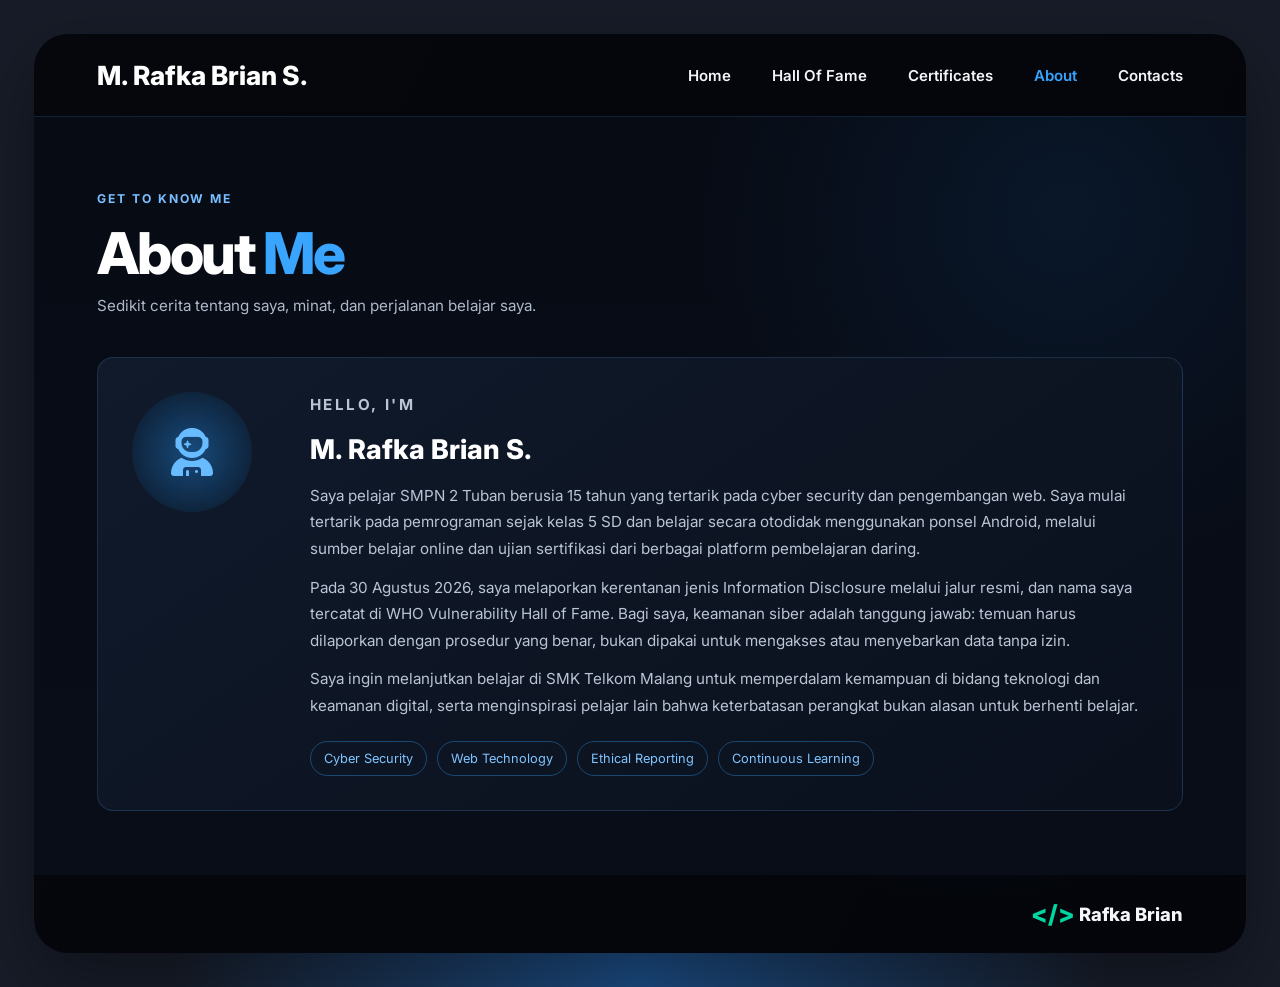
==== about.html @ c352443c "Add files via upload" ====
<!DOCTYPE html>
<html lang="id">
<head>
  <meta charset="UTF-8">
  <meta name="viewport" content="width=device-width, initial-scale=1.0">
  <meta name="theme-color" content="#080b14">
  <title>About | M. Rafka Brian S.</title>
  <link rel="preconnect" href="https://fonts.googleapis.com">
  <link rel="preconnect" href="https://fonts.gstatic.com" crossorigin>
  <link href="https://fonts.googleapis.com/css2?family=Inter:wght@400;500;600;700;800&display=swap" rel="stylesheet">
  <link rel="stylesheet" href="https://cdnjs.cloudflare.com/ajax/libs/font-awesome/6.5.2/css/all.min.css">
  <link rel="stylesheet" href="styles.css">
</head>
<body>
  <main class="page-card ">
    <header class="site-header">
  <a class="logo" href="index.html">M. Rafka Brian S.</a>
  <nav aria-label="Navigasi utama">
    <a class="nav-item " href="index.html">Home</a>
    <a class="nav-item" href="hall-of-fame.html">Hall Of Fame</a>
    <a class="nav-item " href="certificates.html">Certificates</a>
    <a class="nav-item active" href="about.html">About</a>
    <a class="nav-item " href="contacts.html">Contacts</a>
  </nav>
</header>
    <section class="content-page about-layout">
  <div class="page-heading">
    <p class="eyebrow">GET TO KNOW ME</p>
    <h1>About <span>Me</span></h1>
    <p class="section-description">Sedikit cerita tentang saya, minat, dan perjalanan belajar saya.</p>
  </div>
  <div class="about-card">
    <div class="about-mark"><i class="fa-solid fa-user-astronaut"></i></div>
    <div><p class="eyebrow">HELLO, I'M</p><h2>M. Rafka Brian S.</h2>
    <p>Saya pelajar SMPN 2 Tuban berusia 15 tahun yang tertarik pada cyber security dan pengembangan web. Saya mulai tertarik pada pemrograman sejak kelas 5 SD dan belajar secara otodidak menggunakan ponsel Android, melalui sumber belajar online dan ujian sertifikasi dari berbagai platform pembelajaran daring.</p>
    <p>Pada 30 Agustus 2026, saya melaporkan kerentanan jenis Information Disclosure melalui jalur resmi, dan nama saya tercatat di WHO Vulnerability Hall of Fame. Bagi saya, keamanan siber adalah tanggung jawab: temuan harus dilaporkan dengan prosedur yang benar, bukan dipakai untuk mengakses atau menyebarkan data tanpa izin.</p>
    <p>Saya ingin melanjutkan belajar di SMK Telkom Malang untuk memperdalam kemampuan di bidang teknologi dan keamanan digital, serta menginspirasi pelajar lain bahwa keterbatasan perangkat bukan alasan untuk berhenti belajar.</p>
    <div class="tag-list"><span>Cyber Security</span><span>Web Technology</span><span>Ethical Reporting</span><span>Continuous Learning</span></div></div>
  </div>
</section>
    <footer class="site-footer"><span class="codegen"><span>&lt;/&gt;</span> Rafka Brian</span></footer>
  </main>
</body>
</html>
---- styles.css ----
* {
  box-sizing: border-box;
  margin: 0;
  padding: 0;
}

html {
  scroll-behavior: smooth;
}

body {
  min-height: 100vh;
  padding: 34px;
  display: grid;
  place-items: center;
  color: #f7f9ff;
  background:
    radial-gradient(ellipse at 50% 100%, rgba(31, 115, 206, .55), transparent 52%),
    #171c28;
  font-family: "Inter", Arial, sans-serif;
}

.page-card {
  position: relative;
  isolation: isolate;
  width: min(100%, 1350px);
  min-height: min(820px, calc(100vh - 68px));
  overflow: hidden;
  border-radius: 34px;
  background:
    radial-gradient(circle at 78% 55%, rgba(0, 83, 173, .16), transparent 34%),
    linear-gradient(115deg, #05070d 0%, #03050a 100%);
  box-shadow: 0 24px 70px rgba(0, 0, 0, .35);
}

.site-header {
  position: relative;
  z-index: 3;
  min-height: 82px;
  padding: 0 5.2%;
  display: flex;
  align-items: center;
  justify-content: space-between;
  gap: 24px;
}

.logo {
  color: #fff;
  font-size: 1.65rem;
  font-weight: 800;
  text-decoration: none;
  white-space: nowrap;
}

.site-header nav {
  display: flex;
  align-items: center;
  gap: clamp(18px, 3.2vw, 48px);
}

.nav-item {
  color: #f4f5f8;
  font-size: .94rem;
  font-weight: 600;
  text-decoration: none;
  transition: color .2s ease;
}

.nav-item:hover,
.nav-item.active {
  color: #36a5ff;
}

.hero {
  position: relative;
  min-height: 690px;
  padding: 90px 5.2% 44px;
  display: grid;
  grid-template-columns: minmax(0, 1.05fr) minmax(320px, .95fr);
  align-items: center;
}

.hero-copy {
  position: relative;
  z-index: 2;
  width: min(100%, 650px);
  padding-bottom: 24px;
}

.eyebrow {
  margin-bottom: 16px;
  color: #7abfff;
  font-size: .76rem;
  font-weight: 700;
  letter-spacing: .16em;
}

h1 {
  max-width: 680px;
  color: #fff;
  font-size: clamp(2.6rem, 4.5vw, 4.25rem);
  line-height: 1.08;
  letter-spacing: -.045em;
  font-weight: 800;
}

h1 span {
  display: block;
}

h2 {
  margin-top: 22px;
  color: #36a5ff;
  font-size: clamp(1.55rem, 2.4vw, 2.15rem);
  line-height: 1.2;
  font-weight: 800;
}

.intro {
  max-width: 610px;
  margin-top: 26px;
  color: #d0d5df;
  font-size: 1rem;
  line-height: 1.75;
}

.actions {
  display: flex;
  flex-wrap: wrap;
  gap: 18px;
  margin-top: 34px;
}

.button {
  min-width: 160px;
  min-height: 48px;
  padding: 13px 22px;
  display: inline-flex;
  align-items: center;
  justify-content: center;
  border: 1.5px solid #269df5;
  border-radius: 8px;
  color: #38a8ff;
  font-size: .95rem;
  font-weight: 700;
  text-decoration: none;
  transition: transform .2s ease, background .2s ease;
}

.button:hover {
  transform: translateY(-2px);
}

.button-primary {
  background: #269df5;
  color: #06101d;
}

.button-outline {
  background: transparent;
}

.hero-portrait {
  position: absolute;
  z-index: 1;
  top: 12px;
  right: 0;
  bottom: 0;
  width: 57%;
  overflow: hidden;
  display: flex;
  align-items: flex-end;
  justify-content: center;
  pointer-events: none;
}

.hero-portrait::before {
  content: "";
  position: absolute;
  inset: 0;
  z-index: 1;
  background: linear-gradient(90deg, #05070d 0%, rgba(5, 7, 13, .38) 20%, transparent 52%),
              linear-gradient(0deg, #05070d 0%, transparent 25%);
}

.hero-portrait img {
  width: 100%;
  height: 100%;
  object-fit: cover;
  object-position: center 18%;
  filter: saturate(.92) contrast(1.04);
}

.socials {
  display: flex;
  flex-wrap: wrap;
  gap: 14px;
  margin-top: 68px;
}

.socials a {
  width: 39px;
  height: 39px;
  display: grid;
  place-items: center;
  border: 1px solid #269df5;
  border-radius: 50%;
  color: #36a5ff;
  font-size: 1rem;
  text-decoration: none;
  transition: background .2s ease, transform .2s ease;
}

.socials a:hover {
  transform: translateY(-3px);
  background: rgba(38, 157, 245, .14);
}

.site-footer {
  position: relative;
  z-index: 3;
  display: flex;
  justify-content: flex-end;
  padding: 24px 5.2%;
}

.codegen {
  color: #f4f6fa;
  font-size: 1.15rem;
  font-weight: 800;
}

.codegen span {
  color: #00d6a0;
  font-size: 1.55rem;
  vertical-align: -2px;
}



/* Certificates gallery */
.certificates-section {
  position: relative;
  z-index: 2;
  padding: 74px 5.2% 58px;
  background: linear-gradient(180deg, rgba(7, 11, 20, .96), #080d18 100%);
  border-top: 1px solid rgba(69, 159, 245, .18);
}

.section-heading {
  display: flex;
  align-items: flex-end;
  justify-content: space-between;
  gap: 20px;
  margin-bottom: 30px;
}

.section-heading .eyebrow {
  margin-bottom: 10px;
}

.section-heading h2 {
  margin: 0;
  color: #fff;
  font-size: clamp(1.8rem, 3vw, 2.6rem);
}

.section-description {
  margin-top: 10px;
  color: #aeb9ca;
  font-size: .95rem;
  line-height: 1.6;
}

.certificate-count {
  flex: 0 0 auto;
  padding: 10px 14px;
  border: 1px solid rgba(54, 165, 255, .42);
  border-radius: 999px;
  color: #75bdff;
  font-size: .85rem;
  font-weight: 700;
}

.certificate-grid {
  display: grid;
  grid-template-columns: repeat(3, minmax(0, 1fr));
  gap: 22px;
}

.certificate-card {
  min-width: 0;
  overflow: hidden;
  border: 1px solid rgba(96, 160, 224, .2);
  border-radius: 14px;
  background: #0d1422;
  color: #f5f8ff;
  text-decoration: none;
  transition: transform .2s ease, border-color .2s ease, box-shadow .2s ease;
}

.certificate-card:hover {
  transform: translateY(-4px);
  border-color: #319ff4;
  box-shadow: 0 12px 30px rgba(0, 102, 204, .16);
}

.certificate-preview {
  position: relative;
  display: grid;
  place-items: center;
  aspect-ratio: 1.42 / 1;
  overflow: hidden;
  background: linear-gradient(145deg, #111e32, #080d17);
}

.certificate-placeholder {
  display: flex;
  flex-direction: column;
  align-items: center;
  gap: 9px;
  color: #79bdff;
  text-align: center;
}

.certificate-placeholder i {
  font-size: 2rem;
}

.certificate-placeholder span {
  color: #e8f3ff;
  font-size: .95rem;
  font-weight: 700;
}

.certificate-placeholder small {
  color: #8292a9;
  font-size: .75rem;
}

.certificate-preview img {
  position: absolute;
  inset: 0;
  width: 100%;
  height: 100%;
  object-fit: contain;
  background: #080d17;
}

.certificate-meta {
  display: flex;
  align-items: center;
  justify-content: space-between;
  gap: 10px;
  padding: 13px 15px;
  font-size: .88rem;
  font-weight: 700;
}

.view-certificate {
  color: #64b5ff;
  font-size: .78rem;
  white-space: nowrap;
}

/* Tablet */
@media (max-width: 900px) {
  body {
    padding: 20px;
  }

  .page-card {
    min-height: calc(100vh - 40px);
    border-radius: 26px;
  }

  .site-header {
    padding-inline: 5%;
  }

  .site-header nav {
    gap: 18px;
  }

  .nav-item {
    font-size: .82rem;
  }

  .hero {
    min-height: 700px;
    padding: 70px 5% 40px;
    grid-template-columns: minmax(0, 1fr) minmax(250px, .8fr);
  }

  .hero-portrait {
    width: 58%;
  }

  .certificate-grid {
    grid-template-columns: repeat(2, minmax(0, 1fr));
    gap: 16px;
  }

  h1 {
    font-size: clamp(2.4rem, 5.2vw, 3.5rem);
  }

  .intro {
    max-width: 490px;
    font-size: .92rem;
  }

  .button {
    min-width: 135px;
  }
}

/* Phone: portrait and text become separate blocks so they never overlap */
@media (max-width: 600px) {
  body {
    min-height: 100vh;
    padding: 12px;
    display: block;
  }

  .page-card {
    width: 100%;
    min-height: 0;
    border-radius: 22px;
    overflow: hidden;
  }

  .site-header {
    min-height: 66px;
    padding: 0 20px;
    align-items: center;
  }

  .logo {
    font-size: 1.25rem;
  }

  .site-header nav {
    max-width: 68%;
    gap: 14px;
    overflow-x: auto;
    scrollbar-width: none;
  }

  .site-header nav::-webkit-scrollbar {
    display: none;
  }

  .nav-item {
    flex: 0 0 auto;
    font-size: .72rem;
  }

  .hero {
    min-height: 0;
    padding: 0;
    display: flex;
    flex-direction: column;
    align-items: stretch;
  }

  .hero-portrait {
    position: relative;
    order: 0;
    inset: auto;
    width: 100%;
    height: clamp(300px, 88vw, 430px);
    display: block;
    background: #05070d;
  }

  .hero-portrait::before {
    background: linear-gradient(0deg, #05070d 0%, transparent 28%);
  }

  .hero-portrait img {
    width: 100%;
    height: 100%;
    object-fit: contain;
    object-position: center top;
  }

  .hero-copy {
    order: 1;
    width: 100%;
    padding: 12px 22px 34px;
  }

  .eyebrow {
    margin-bottom: 10px;
    font-size: .64rem;
  }

  h1 {
    font-size: clamp(2rem, 8vw, 2.7rem);
    line-height: 1.12;
  }

  h1 span {
    display: inline;
  }

  h2 {
    margin-top: 14px;
    font-size: 1.45rem;
  }

  .intro {
    margin-top: 16px;
    font-size: .9rem;
    line-height: 1.65;
  }

  .actions {
    gap: 12px;
    margin-top: 22px;
  }

  .button {
    min-width: 0;
    min-height: 44px;
    flex: 1 1 130px;
    padding: 11px 14px;
    font-size: .86rem;
  }

  .socials {
    gap: 11px;
    margin-top: 28px;
  }

  .socials a {
    width: 35px;
    height: 35px;
    font-size: .9rem;
  }

  .site-footer {
    position: static;
    padding: 0 22px 22px;
    text-align: right;
  }

  .certificates-section {
    padding: 48px 18px 34px;
  }

  .section-heading {
    align-items: flex-start;
    flex-direction: column;
    margin-bottom: 22px;
  }

  .certificate-count {
    font-size: .78rem;
  }

  .certificate-grid {
    grid-template-columns: repeat(2, minmax(0, 1fr));
    gap: 12px;
  }

  .certificate-meta {
    align-items: flex-start;
    flex-direction: column;
    gap: 6px;
    padding: 10px;
    font-size: .78rem;
  }

  .view-certificate {
    font-size: .72rem;
  }

  .codegen {
    font-size: .95rem;
  }

  .codegen span {
    font-size: 1.25rem;
  }
}

/* Very small phones */
@media (max-width: 360px) {
  .site-header {
    padding-inline: 14px;
  }

  .site-header nav {
    gap: 10px;
  }

  .nav-item {
    font-size: .66rem;
  }

  .hero-copy {
    padding-inline: 17px;
  }

  .actions {
    flex-direction: column;
  }

  .button {
    width: 100%;
  }
}


/* Separate page layouts */
.content-page {
  min-height: 680px;
  padding: 74px 5.2% 64px;
  background:
    radial-gradient(circle at 85% 12%, rgba(25, 104, 185, .13), transparent 30%),
    linear-gradient(180deg, #070b14, #080d18);
  border-top: 1px solid rgba(69, 159, 245, .15);
}
.page-heading { max-width: 760px; margin-bottom: 38px; }
.page-heading h1 { font-size: clamp(2.3rem, 4.5vw, 3.8rem); }
.page-heading h1 span { color: #39a5ff; display: inline; }
.page-heading .section-description { max-width: 620px; }
.feature-grid { display:grid; grid-template-columns:repeat(2,minmax(0,1fr)); gap:20px; }
.feature-card, .about-card, .contact-card {
  border:1px solid rgba(96,160,224,.2); border-radius:16px;
  background:linear-gradient(145deg,#101a2b,#0a101c);
}
.feature-card { padding:28px; }
.feature-icon { width:48px;height:48px;display:grid;place-items:center;border-radius:13px;
  color:#48adff;background:rgba(54,165,255,.12);font-size:1.35rem;margin-bottom:20px; }
.feature-card h2 { margin:0 0 12px;color:#fff;font-size:1.2rem; }
.feature-card p, .about-card p { color:#b9c4d4;line-height:1.75;font-size:.95rem; }
.note-line { margin-top:26px;color:#8fa1b9;font-size:.86rem;line-height:1.6; }
.note-line i { color:#4aaeff;margin-right:7px; }
.about-card { display:grid;grid-template-columns:150px 1fr;gap:28px;padding:34px;align-items:start; }
.about-mark { width:120px;height:120px;border-radius:50%;display:grid;place-items:center;
  background:radial-gradient(circle,#174b7c,#0b1422);color:#69bbff;font-size:3rem; }
.about-card h2 { margin:0 0 16px;color:#fff;font-size:1.7rem; }
.about-card p + p { margin-top:12px; }
.tag-list { display:flex;flex-wrap:wrap;gap:10px;margin-top:22px; }
.tag-list span { padding:9px 13px;border:1px solid rgba(54,165,255,.35);border-radius:99px;color:#80c4ff;font-size:.8rem; }
.contact-grid { display:grid;grid-template-columns:repeat(2,minmax(0,1fr));gap:16px; }
.contact-card { min-width:0;padding:22px;display:flex;align-items:center;gap:17px;text-decoration:none;color:#fff;transition:.2s; }
.contact-card:hover { transform:translateY(-3px);border-color:#319ff4; }
.contact-card > i:first-child { width:46px;height:46px;flex:0 0 46px;display:grid;place-items:center;
  border-radius:12px;background:rgba(54,165,255,.12);color:#55b4ff;font-size:1.4rem; }
.contact-card span { min-width:0;display:flex;flex-direction:column;gap:6px; }
.contact-card b { font-size:1rem; }
.contact-card small { color:#91a1b7;font-size:.78rem;overflow-wrap:anywhere; }
.contact-card .arrow { margin-left:auto;color:#65b8ff;font-size:.85rem; }
.certificates-section { padding-top:68px; }
.certificates-section .section-heading h1 { color:#fff;font-size:clamp(2.1rem,4vw,3.2rem); }
.certificates-section .section-heading h1 span { display:inline;color:#39a5ff; }
@media(max-width:700px) {
  .content-page { min-height:0;padding:48px 20px 42px; }
  .feature-grid,.contact-grid { grid-template-columns:1fr;gap:14px; }
  .feature-card { padding:22px; }
  .about-card { grid-template-columns:1fr;padding:24px;gap:20px; }
  .about-mark { width:86px;height:86px;font-size:2.2rem; }
  .page-heading { margin-bottom:26px; }
  .certificates-section .section-heading { align-items:flex-start; }
}


/* Hall Of Fame gallery — stable sizing on desktop, tablet, and phones */
.hof-page { min-height: 680px; }
.hof-grid {
  display: grid;
  grid-template-columns: repeat(3, minmax(0, 1fr));
  align-items: stretch;
  gap: 22px;
}
.hof-card {
  min-width: 0;
  display: flex;
  flex-direction: column;
  overflow: hidden;
  border: 1px solid rgba(96,160,224,.22);
  border-radius: 16px;
  background: linear-gradient(145deg,#101a2b,#0a101c);
  transition: transform .2s ease,border-color .2s ease,box-shadow .2s ease;
}
.hof-card:hover {
  transform: translateY(-4px);
  border-color: #319ff4;
  box-shadow: 0 12px 30px rgba(0,102,204,.16);
}
.hof-image-button {
  width: 100%;
  aspect-ratio: 1.38 / 1;
  height: auto;
  min-height: 0;
  flex: 0 0 auto;
  padding: 14px;
  display: flex;
  align-items: center;
  justify-content: center;
  overflow: hidden;
  border: 0;
  cursor: zoom-in;
  background: #f8f9fc;
}
.hof-image-button img {
  display: block;
  width: 100%;
  height: 100%;
  min-width: 0;
  min-height: 0;
  object-fit: contain;
  object-position: center;
}
.hof-meta {
  flex: 1 1 auto;
  min-width: 0;
  padding: 16px 18px 18px;
}
.hof-meta h2 {
  margin: 0;
  color: #fff;
  font-size: 1rem;
  line-height: 1.4;
  overflow-wrap: anywhere;
}
.hof-meta p { margin-top: 7px; color: #9eacc0; font-size: .82rem; line-height: 1.5; }
.hof-lightbox {
  position: fixed;
  inset: 0;
  z-index: 20;
  display: none;
  place-items: center;
  padding: 20px;
  background: rgba(0,0,0,.9);
}
.hof-lightbox.open { display: grid; }
.hof-lightbox img {
  display: block;
  width: auto;
  height: auto;
  max-width: min(92vw,1000px);
  max-height: 78vh;
  object-fit: contain;
  background: #fff;
  border-radius: 10px;
}
.hof-lightbox p { color: #fff; text-align: center; margin-top: 12px; overflow-wrap: anywhere; }
.hof-close { position: absolute; top: 12px; right: 18px; border: 0; background: transparent; color: #fff; font-size: 2.5rem; cursor: pointer; }
@media (max-width: 900px) {
  .hof-grid { grid-template-columns: repeat(2, minmax(0, 1fr)); gap: 18px; }
}
@media (max-width: 600px) {
  .hof-page { min-height: 0; padding: 48px 18px 34px; }
  .hof-grid { grid-template-columns: repeat(2, minmax(0, 1fr)); gap: 12px; }
  .hof-image-button { aspect-ratio: 1 / 1; padding: 9px; }
  .hof-meta { padding: 11px; }
  .hof-meta h2 { font-size: .82rem; line-height: 1.35; }
  .hof-meta p { font-size: .72rem; }
}
@media (max-width: 370px) {
  .hof-grid { grid-template-columns: 1fr; }
  .hof-image-button { aspect-ratio: 1.45 / 1; padding: 14px; }
  .hof-meta h2 { font-size: .95rem; }
}

/* Featured In / Media */
.media-block { margin-top: 56px; }
.media-title { margin: 0 0 22px; color: #fff; font-size: clamp(1.6rem, 3vw, 2.2rem); }
.media-title span { color: #39a5ff; }
.media-grid { display: grid; grid-template-columns: repeat(2, minmax(0, 1fr)); gap: 16px; }
.media-card { display: flex; flex-direction: column; gap: 10px; padding: 22px; text-decoration: none; color: #fff;
  border: 1px solid rgba(96,160,224,.2); border-radius: 16px; background: linear-gradient(145deg,#101a2b,#0a101c); transition: .2s; }
.media-card:hover { transform: translateY(-3px); border-color: #319ff4; }
.media-source { color: #65b8ff; font-size: .78rem; font-weight: 600; letter-spacing: .02em; }
.media-source i { margin-right: 6px; }
.media-card b { font-size: 1rem; line-height: 1.5; }
.media-card small { color: #91a1b7; font-size: .78rem; line-height: 1.5; }
.media-read { margin-top: auto; padding-top: 6px; color: #80c4ff; font-size: .82rem; font-weight: 600; }
@media (max-width: 900px) { .media-grid { grid-template-columns: 1fr; } }
@media (max-width: 600px) { .media-block { margin-top: 40px; } .media-card { padding: 18px; } }
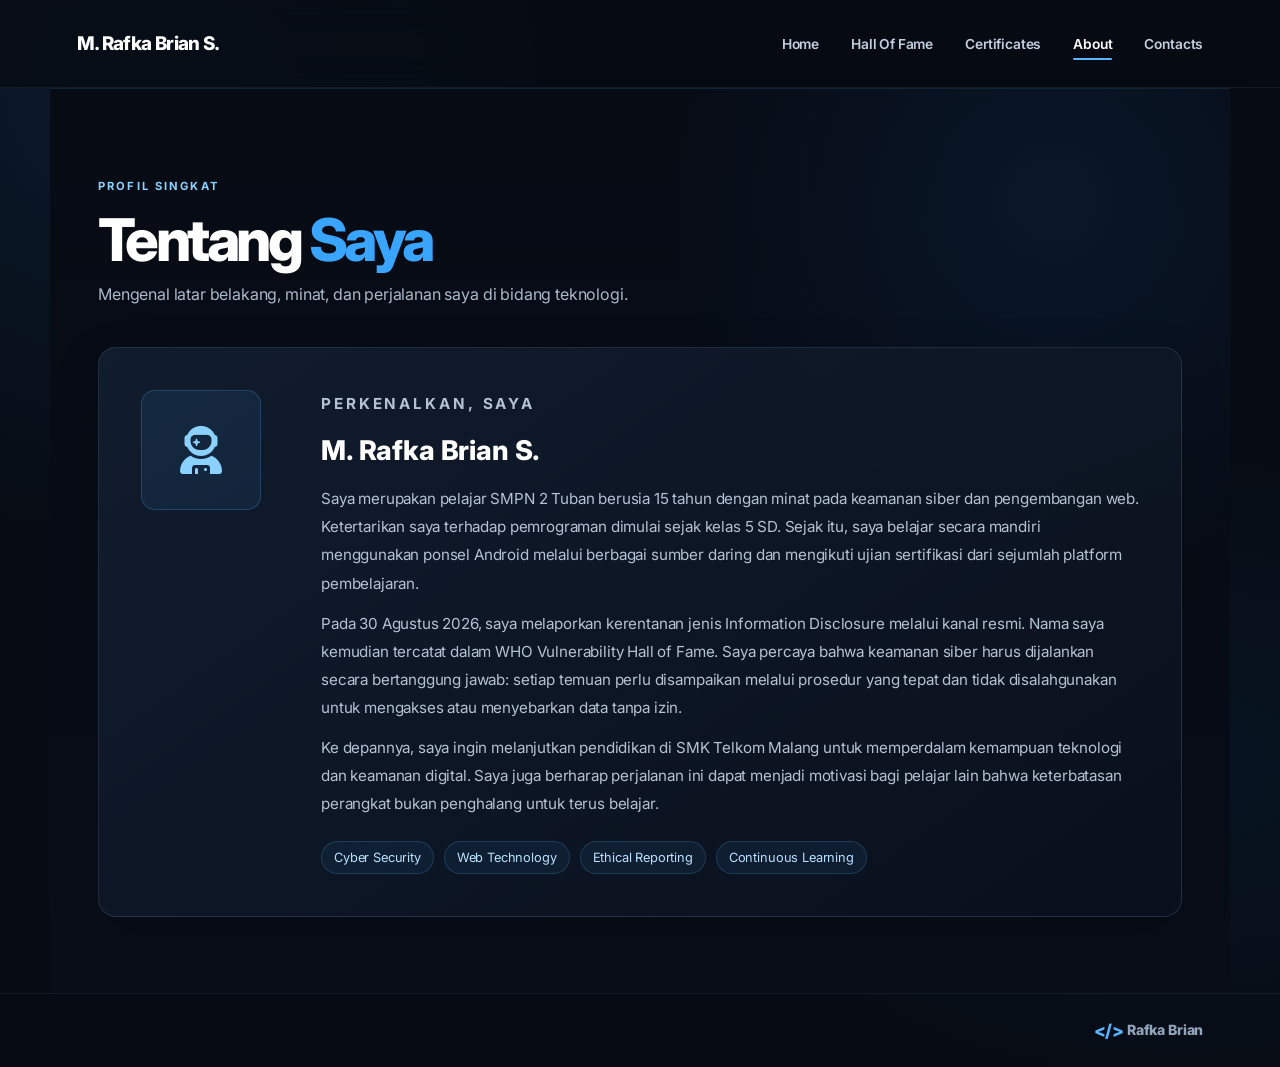
==== commit 3741200c: "Add files via upload" ====
--- a/about.html
+++ b/about.html
@@ -25,16 +25,16 @@
 </header>
     <section class="content-page about-layout">
   <div class="page-heading">
-    <p class="eyebrow">GET TO KNOW ME</p>
-    <h1>About <span>Me</span></h1>
-    <p class="section-description">Sedikit cerita tentang saya, minat, dan perjalanan belajar saya.</p>
+    <p class="eyebrow">PROFIL SINGKAT</p>
+    <h1>Tentang <span>Saya</span></h1>
+    <p class="section-description">Mengenal latar belakang, minat, dan perjalanan saya di bidang teknologi.</p>
   </div>
   <div class="about-card">
     <div class="about-mark"><i class="fa-solid fa-user-astronaut"></i></div>
-    <div><p class="eyebrow">HELLO, I'M</p><h2>M. Rafka Brian S.</h2>
-    <p>Saya pelajar SMPN 2 Tuban berusia 15 tahun yang tertarik pada cyber security dan pengembangan web. Saya mulai tertarik pada pemrograman sejak kelas 5 SD dan belajar secara otodidak menggunakan ponsel Android, melalui sumber belajar online dan ujian sertifikasi dari berbagai platform pembelajaran daring.</p>
-    <p>Pada 30 Agustus 2026, saya melaporkan kerentanan jenis Information Disclosure melalui jalur resmi, dan nama saya tercatat di WHO Vulnerability Hall of Fame. Bagi saya, keamanan siber adalah tanggung jawab: temuan harus dilaporkan dengan prosedur yang benar, bukan dipakai untuk mengakses atau menyebarkan data tanpa izin.</p>
-    <p>Saya ingin melanjutkan belajar di SMK Telkom Malang untuk memperdalam kemampuan di bidang teknologi dan keamanan digital, serta menginspirasi pelajar lain bahwa keterbatasan perangkat bukan alasan untuk berhenti belajar.</p>
+    <div><p class="eyebrow">PERKENALKAN, SAYA</p><h2>M. Rafka Brian S.</h2>
+    <p>Saya merupakan pelajar SMPN 2 Tuban berusia 15 tahun dengan minat pada keamanan siber dan pengembangan web. Ketertarikan saya terhadap pemrograman dimulai sejak kelas 5 SD. Sejak itu, saya belajar secara mandiri menggunakan ponsel Android melalui berbagai sumber daring dan mengikuti ujian sertifikasi dari sejumlah platform pembelajaran.</p>
+    <p>Pada 30 Agustus 2026, saya melaporkan kerentanan jenis Information Disclosure melalui kanal resmi. Nama saya kemudian tercatat dalam WHO Vulnerability Hall of Fame. Saya percaya bahwa keamanan siber harus dijalankan secara bertanggung jawab: setiap temuan perlu disampaikan melalui prosedur yang tepat dan tidak disalahgunakan untuk mengakses atau menyebarkan data tanpa izin.</p>
+    <p>Ke depannya, saya ingin melanjutkan pendidikan di SMK Telkom Malang untuk memperdalam kemampuan teknologi dan keamanan digital. Saya juga berharap perjalanan ini dapat menjadi motivasi bagi pelajar lain bahwa keterbatasan perangkat bukan penghalang untuk terus belajar.</p>
     <div class="tag-list"><span>Cyber Security</span><span>Web Technology</span><span>Ethical Reporting</span><span>Continuous Learning</span></div></div>
   </div>
 </section>
--- a/styles.css
+++ b/styles.css
@@ -10,27 +10,25 @@
 
 body {
   min-height: 100vh;
-  padding: 34px;
-  display: grid;
-  place-items: center;
+  min-height: 100dvh;
   color: #f7f9ff;
-  background:
-    radial-gradient(ellipse at 50% 100%, rgba(31, 115, 206, .55), transparent 52%),
-    #171c28;
+  background: #05070d;
   font-family: "Inter", Arial, sans-serif;
 }
 
 .page-card {
   position: relative;
   isolation: isolate;
-  width: min(100%, 1350px);
-  min-height: min(820px, calc(100vh - 68px));
+  width: 100%;
+  min-height: 100vh;
+  min-height: 100dvh;
+  display: flex;
+  flex-direction: column;
   overflow: hidden;
-  border-radius: 34px;
+  border-radius: 0;
   background:
     radial-gradient(circle at 78% 55%, rgba(0, 83, 173, .16), transparent 34%),
     linear-gradient(115deg, #05070d 0%, #03050a 100%);
-  box-shadow: 0 24px 70px rgba(0, 0, 0, .35);
 }
 
 .site-header {
@@ -73,6 +71,7 @@
 
 .hero {
   position: relative;
+  flex: 1 0 auto;
   min-height: 690px;
   padding: 90px 5.2% 44px;
   display: grid;
@@ -365,14 +364,6 @@
 
 /* Tablet */
 @media (max-width: 900px) {
-  body {
-    padding: 20px;
-  }
-
-  .page-card {
-    min-height: calc(100vh - 40px);
-    border-radius: 26px;
-  }
 
   .site-header {
     padding-inline: 5%;
@@ -417,17 +408,9 @@
 
 /* Phone: portrait and text become separate blocks so they never overlap */
 @media (max-width: 600px) {
-  body {
+  .page-card {
     min-height: 100vh;
-    padding: 12px;
-    display: block;
-  }
-
-  .page-card {
-    width: 100%;
-    min-height: 0;
-    border-radius: 22px;
-    overflow: hidden;
+    min-height: 100dvh;
   }
 
   .site-header {
@@ -616,6 +599,7 @@
 
 /* Separate page layouts */
 .content-page {
+  flex: 1 0 auto;
   min-height: 680px;
   padding: 74px 5.2% 64px;
   background:
@@ -783,3 +767,239 @@
 .media-read { margin-top: auto; padding-top: 6px; color: #80c4ff; font-size: .82rem; font-weight: 600; }
 @media (max-width: 900px) { .media-grid { grid-template-columns: 1fr; } }
 @media (max-width: 600px) { .media-block { margin-top: 40px; } .media-card { padding: 18px; } }
+
+/* Layar ultra-lebar: background tetap full, isi tetap rapi di tengah */
+@media (min-width: 1500px) {
+  .site-header,
+  .site-footer,
+  .hero,
+  .content-page {
+    padding-inline: calc((100% - 1350px) / 2);
+  }
+}
+
+
+/* ===== Professional refinement ===== */
+:root {
+  --bg: #070b13;
+  --surface: rgba(15, 24, 39, .82);
+  --surface-strong: #101b2c;
+  --line: rgba(139, 174, 214, .17);
+  --muted: #aab8ca;
+  --accent: #58b5ff;
+  --accent-2: #8bd1ff;
+}
+body {
+  background:
+    radial-gradient(ellipse at 12% 8%, rgba(28, 107, 178, .16), transparent 34rem),
+    radial-gradient(ellipse at 92% 72%, rgba(16, 91, 153, .12), transparent 32rem),
+    var(--bg);
+  color: #f4f7fb;
+  letter-spacing: -.01em;
+}
+.page-card {
+  max-width: 1600px;
+  margin-inline: auto;
+  background: transparent;
+}
+.site-header {
+  min-height: 88px;
+  padding-inline: clamp(22px, 6vw, 96px);
+  border-bottom: 1px solid rgba(139,174,214,.10);
+  background: rgba(7, 11, 19, .78);
+  backdrop-filter: blur(18px);
+}
+.logo {
+  font-size: 1.18rem;
+  letter-spacing: -.035em;
+}
+.site-header nav { gap: clamp(14px, 2.5vw, 34px); }
+.nav-item {
+  position: relative;
+  padding-block: 10px;
+  color: #c4cfdd;
+  font-size: .86rem;
+  transition: color .2s ease;
+}
+.nav-item::after {
+  content: "";
+  position: absolute;
+  left: 0; right: 0; bottom: 2px;
+  height: 2px;
+  border-radius: 3px;
+  background: var(--accent);
+  transform: scaleX(0);
+  transform-origin: left;
+  transition: transform .2s ease;
+}
+.nav-item:hover, .nav-item.active { color: #fff; }
+.nav-item:hover::after, .nav-item.active::after { transform: scaleX(1); }
+.hero {
+  min-height: min(780px, calc(100dvh - 88px));
+  padding: clamp(64px, 9vw, 130px) clamp(24px, 7vw, 112px) 64px;
+}
+.hero-copy { max-width: 690px; }
+.eyebrow {
+  color: var(--accent-2);
+  font-size: .7rem;
+  letter-spacing: .19em;
+}
+h1 {
+  font-size: clamp(2.8rem, 5.3vw, 5.1rem);
+  line-height: 1.04;
+  letter-spacing: -.06em;
+}
+h1 span { color: #8bd1ff; }
+.hero-copy h2 {
+  max-width: 580px;
+  color: #d8e9f8;
+  font-size: clamp(1.25rem, 2vw, 1.8rem);
+  font-weight: 650;
+  letter-spacing: -.035em;
+}
+.intro, .section-description {
+  color: var(--muted);
+  font-size: 1rem;
+  line-height: 1.85;
+}
+.button {
+  min-height: 50px;
+  border-radius: 10px;
+  border-color: rgba(88,181,255,.65);
+  font-size: .9rem;
+  transition: transform .2s ease, box-shadow .2s ease, background .2s ease;
+}
+.button-primary {
+  color: #06111d;
+  background: linear-gradient(135deg, #83ceff, #39a7f7);
+  box-shadow: 0 10px 28px rgba(35,145,224,.2);
+}
+.button-outline { color: #d7edff; background: rgba(255,255,255,.025); }
+.button:hover { box-shadow: 0 12px 28px rgba(25,130,210,.18); }
+.hero-portrait { width: 55%; }
+.hero-portrait::before {
+  background: linear-gradient(90deg, var(--bg) 0%, rgba(7,11,19,.55) 24%, transparent 62%),
+              linear-gradient(0deg, var(--bg) 0%, transparent 30%);
+}
+.socials { margin-top: 42px; }
+.socials a {
+  width: 42px; height: 42px;
+  border-color: var(--line);
+  background: rgba(255,255,255,.035);
+  color: #a9d9ff;
+}
+.content-page {
+  width: min(1180px, 100%);
+  margin-inline: auto;
+  padding: clamp(54px, 7vw, 92px) clamp(20px, 5vw, 48px) 76px;
+}
+.page-heading { max-width: 760px; margin-bottom: 38px; }
+.page-heading h1 { font-size: clamp(2.4rem, 4.6vw, 4rem); }
+.page-heading h1 span { display: inline; }
+.page-heading .section-description { max-width: 650px; }
+.about-card, .feature-card, .hof-card, .media-card, .contact-card,
+.certificate-card {
+  border: 1px solid var(--line);
+  border-radius: 18px;
+  background: linear-gradient(145deg, rgba(18,30,48,.92), rgba(10,17,29,.94));
+  box-shadow: 0 18px 50px rgba(0,0,0,.16);
+}
+.about-card {
+  gap: 30px;
+  padding: clamp(22px, 4vw, 42px);
+}
+.about-card p, .feature-card p { color: #b5c2d2; line-height: 1.85; }
+.about-card h2 { color: #fff; margin: 4px 0 18px; }
+.about-mark, .feature-icon {
+  border: 1px solid rgba(88,181,255,.22);
+  background: rgba(55,150,220,.10);
+  color: var(--accent-2);
+  border-radius: 14px;
+}
+.tag-list span {
+  border: 1px solid rgba(88,181,255,.2);
+  background: rgba(55,150,220,.08);
+  color: #b9e1ff;
+  border-radius: 999px;
+  padding: 8px 12px;
+}
+.feature-grid, .hof-grid, .media-grid, .contact-grid { gap: 18px; }
+.feature-card, .hof-card { padding: 24px; }
+.feature-card h2 { color: #f2f7fc; font-size: 1.12rem; margin: 18px 0 10px; }
+.hof-card { padding: 14px; }
+.hof-meta h2 { color: #f2f7fc; font-size: 1rem; margin: 14px 0 6px; }
+.hof-meta p, .media-card small { color: #91a4bb; }
+.media-block { margin-top: 70px; }
+.media-title { color: #fff; margin: 0 0 24px; }
+.media-title span { color: var(--accent); }
+.media-card { padding: 22px; transition: transform .2s ease, border-color .2s ease; }
+.media-card:hover, .contact-card:hover {
+  transform: translateY(-3px);
+  border-color: rgba(88,181,255,.55);
+}
+.media-card b { line-height: 1.55; }
+.contact-card {
+  min-height: 90px;
+  padding: 20px 22px;
+  color: #eaf4fc;
+  transition: transform .2s ease, border-color .2s ease;
+}
+.contact-card > i:first-child { color: var(--accent); }
+.certificate-grid { gap: 18px; }
+.certificate-card { border-radius: 15px; }
+.certificate-preview { background: #0a1220; }
+.certificate-meta { color: #eaf3fb; }
+.view-certificate { color: var(--accent-2); }
+.certificates-section {
+  padding: 64px clamp(20px, 6vw, 90px);
+  background: rgba(10,17,29,.72);
+  border-top: 1px solid var(--line);
+}
+.site-footer {
+  padding: 26px clamp(22px, 6vw, 96px);
+  border-top: 1px solid rgba(139,174,214,.09);
+}
+.codegen { color: #91a4bb; font-size: .88rem; }
+.codegen span { color: var(--accent); font-size: 1.1rem; }
+a:focus-visible, button:focus-visible {
+  outline: 2px solid #8bd1ff;
+  outline-offset: 4px;
+}
+@media (max-width: 760px) {
+  .site-header {
+    min-height: auto;
+    padding: 18px 20px 12px;
+    align-items: flex-start;
+    flex-direction: column;
+    gap: 10px;
+  }
+  .site-header nav {
+    width: 100%;
+    max-width: 100%;
+    gap: 22px;
+    padding: 2px 0 7px;
+    overflow-x: auto;
+  }
+  .nav-item { font-size: .78rem; }
+  .hero {
+    min-height: 0;
+    padding: 0;
+  }
+  .hero-portrait {
+    height: clamp(280px, 82vw, 430px);
+    background: radial-gradient(ellipse at center, rgba(26,99,155,.15), transparent 70%);
+  }
+  .hero-copy { padding: 22px 22px 40px; }
+  .hero-copy h2 { line-height: 1.35; }
+  .content-page { padding: 48px 20px 58px; }
+  .about-card { grid-template-columns: 1fr; }
+  .feature-grid, .hof-grid, .media-grid, .contact-grid { grid-template-columns: 1fr; }
+  .media-block { margin-top: 52px; }
+  .certificates-section { padding: 42px 18px; }
+}
+@media (max-width: 420px) {
+  .logo { font-size: 1.12rem; }
+  .certificate-grid { grid-template-columns: 1fr 1fr; gap: 10px; }
+  .certificate-meta { align-items: flex-start; flex-direction: column; padding: 11px; }
+  .view-certificate { font-size: .72rem; }
+}
